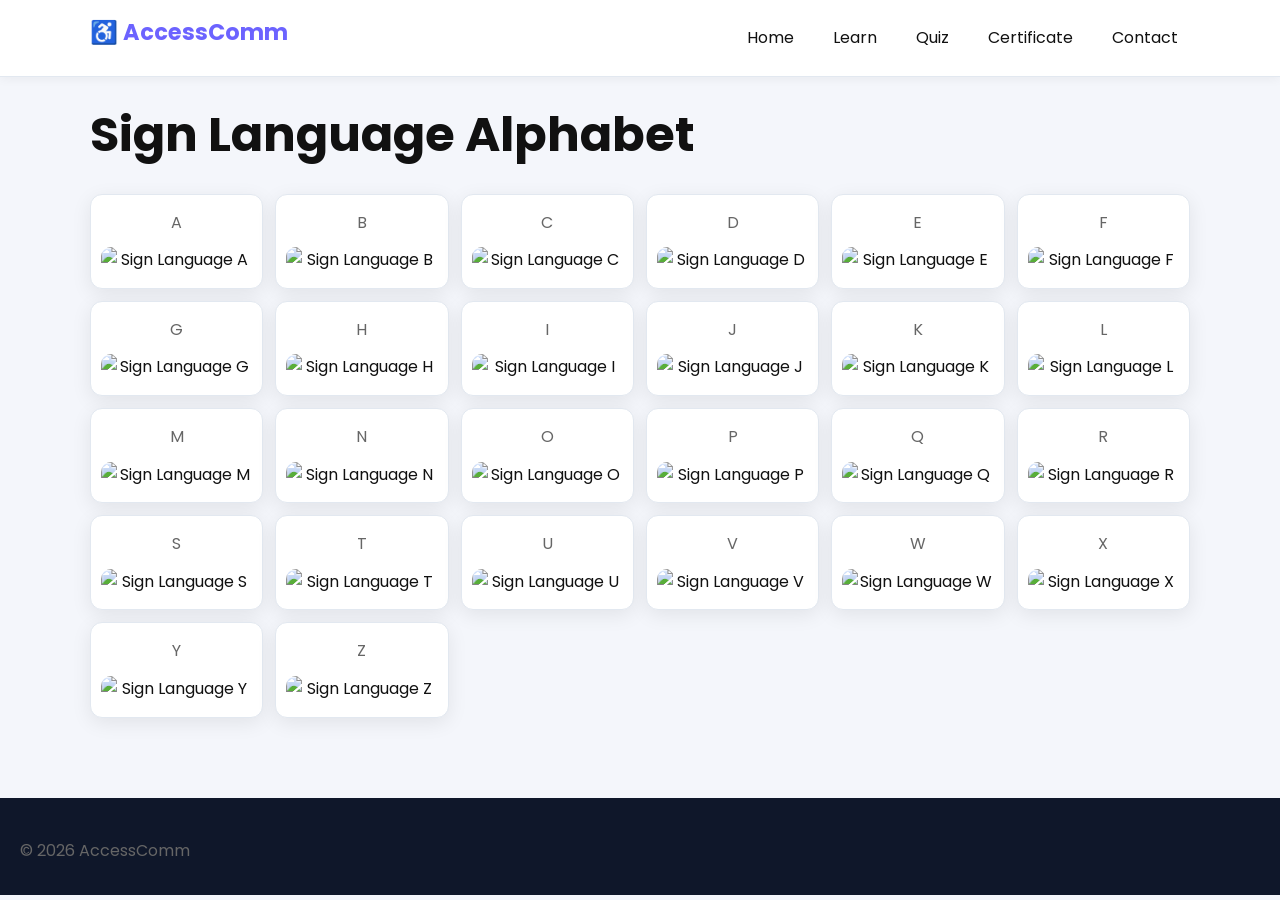
==== sign.html @ d4e12351 "Add files via upload" ====
<!DOCTYPE html>
<html lang="en">
<head>
  <meta charset="UTF-8">
  <meta name="viewport" content="width=device-width, initial-scale=1.0">
  <meta name="description" content="Sign Language Alphabet">
  <title>✋ Sign Language</title>
  <link rel="icon" href="images/A.jpg">
  <link rel="stylesheet" href="style.css">
</head>
<body>
<header class="navbar">
  <div class="container nav-content">
    <h2 class="logo">AccessComm</h2>
    <nav class="nav-links">
      <a href="index.html">Home</a>
      <a href="learn.html">Learn</a>
      <a href="quiz.html">Quiz</a>
      <a href="certificate.html">Certificate</a>
      <a href="contact.html">Contact</a>
    </nav>
  </div>
</header>
<main class="container">
  <section>
    <h1>Sign Language Alphabet</h1>
    <div class="grid">
      <div class="card"><p>A</p><img src="images/A.jpg" alt="Sign Language A"></div>
      <div class="card"><p>B</p><img src="images/B.jpg" alt="Sign Language B"></div>
      <div class="card"><p>C</p><img src="images/C.jpg" alt="Sign Language C"></div>
      <div class="card"><p>D</p><img src="images/D.jpg" alt="Sign Language D"></div>
      <div class="card"><p>E</p><img src="images/E.jpg" alt="Sign Language E"></div>
      <div class="card"><p>F</p><img src="images/F.jpg" alt="Sign Language F"></div>
      <div class="card"><p>G</p><img src="images/G.jpg" alt="Sign Language G"></div>
      <div class="card"><p>H</p><img src="images/H.jpg" alt="Sign Language H"></div>
      <div class="card"><p>I</p><img src="images/I.jpg" alt="Sign Language I"></div>
      <div class="card"><p>J</p><img src="images/J.jpg" alt="Sign Language J"></div>
      <div class="card"><p>K</p><img src="images/K.jpg" alt="Sign Language K"></div>
      <div class="card"><p>L</p><img src="images/L.jpg" alt="Sign Language L"></div>
      <div class="card"><p>M</p><img src="images/M.jpg" alt="Sign Language M"></div>
      <div class="card"><p>N</p><img src="images/N.jpg" alt="Sign Language N"></div>
      <div class="card"><p>O</p><img src="images/O.jpg" alt="Sign Language O"></div>
      <div class="card"><p>P</p><img src="images/P.jpg" alt="Sign Language P"></div>
      <div class="card"><p>Q</p><img src="images/Q.jpg" alt="Sign Language Q"></div>
      <div class="card"><p>R</p><img src="images/R.jpg" alt="Sign Language R"></div>
      <div class="card"><p>S</p><img src="images/S.jpg" alt="Sign Language S"></div>
      <div class="card"><p>T</p><img src="images/T.jpg" alt="Sign Language T"></div>
      <div class="card"><p>U</p><img src="images/U.jpg" alt="Sign Language U"></div>
      <div class="card"><p>V</p><img src="images/V.jpg" alt="Sign Language V"></div>
      <div class="card"><p>W</p><img src="images/W.jpg" alt="Sign Language W"></div>
      <div class="card"><p>X</p><img src="images/X.jpg" alt="Sign Language X"></div>
      <div class="card"><p>Y</p><img src="images/Y.jpg" alt="Sign Language Y"></div>
      <div class="card"><p>Z</p><img src="images/Z.jpg" alt="Sign Language Z"></div>
    </div>
  </section>
</main>
<footer>
  <p>© 2026 AccessComm</p>
</footer>
<script src="script.js"></script>
</body>
</html>
---- style.css ----
@import url('https://fonts.googleapis.com/css2?family=Poppins:wght@400;500;600;700&display=swap');

:root{
 --primary:#6c63ff;
 --secondary:#9333ea;
 --bg:#f4f6fb;
 --card:#fff;
 --text:#111;
 --light:#666;
 --border:#e2e8f0;
 --shadow:0 5px 20px rgba(0,0,0,.08);
 --radius:12px;
}

body.dark{
 --bg:#0f172a;
 --card:#1e293b;
 --text:#f1f5f9;
 --light:#94a3b8;
 --border:#334155;
}

*{
 margin:0;
 padding:0;
 box-sizing:border-box;
}

html{
 scroll-behavior:smooth;
}

body{
 font-family:Poppins,sans-serif;
 background:var(--bg);
 color:var(--text);
 line-height:1.6;
}

h1{
 font-size:clamp(2rem,4vw,3rem);
}

h2{
 font-size:clamp(1.5rem,3vw,2rem);
 margin-bottom:10px;
}

p{
 color:var(--light);
 margin-bottom:12px;
}

a{
 text-decoration:none;
 color:var(--primary);
 transition:.3s;
}

a:hover{
 color:var(--secondary);
}

img{
 width:100%;
 display:block;
 border-radius:10px;
}

.container{
 width:90%;
 max-width:1100px;
 margin:auto;
 padding:20px 0;
}

/* NAVBAR */

.navbar{
 position:sticky;
 top:0;
 background:var(--card);
 border-bottom:1px solid var(--border);
 box-shadow:0 2px 10px rgba(0,0,0,.05);
 z-index:1000;
}

.nav-content{
 display:flex;
 justify-content:space-between;
 align-items:center;
 padding:15px 0;
}

.logo{
 font-size:1.4rem;
 font-weight:700;
 color:var(--primary);
}

.logo::before{
 content:"♿ ";
}

.nav-links{
 display:flex;
 gap:15px;
}

.nav-links a{
 padding:8px 12px;
 border-radius:8px;
 color:var(--text);
}

.nav-links a:hover,
.nav-links .active{
 background:rgba(108,99,255,.1);
 color:var(--primary);
}

#themeBtn{
 padding:8px 14px;
 border:none;
 border-radius:30px;
 cursor:pointer;
 background:rgba(108,99,255,.1);
 color:var(--primary);
 font-weight:600;
}

#themeBtn:hover{
 background:var(--primary);
 color:#fff;
}

/* HERO */

.hero{
 text-align:center;
 padding:80px 20px;
 background:linear-gradient(135deg,#eef2ff,#faf5ff);
 position:relative;
 overflow:hidden;
}

body.dark .hero{
 background:linear-gradient(135deg,#1e1b4b,#2d1b4e);
}

.hero::before{
 content:"";
 position:absolute;
 width:250px;
 height:250px;
 border-radius:50%;
 background:rgba(108,99,255,.1);
 top:-80px;
 right:-80px;
}

.hero h1{
 margin-bottom:15px;
}

.hero p{
 max-width:600px;
 margin:auto auto 25px;
 font-size:1.1rem;
}

/* BUTTONS */

.btn,
button{
 display:inline-block;
 padding:12px 24px;
 border:none;
 border-radius:8px;
 cursor:pointer;
 font-weight:600;
 transition:.3s;
}

.btn:hover,
button:hover{
 transform:translateY(-2px);
}

.gradient,
.download-btn{
 background:linear-gradient(90deg,var(--primary),var(--secondary));
 color:#fff;
}

.btn-outline,
.cert-btn{
 background:none;
 border:2px solid var(--primary);
 color:var(--primary);
}

.btn-outline:hover,
.cert-btn:hover{
 background:var(--primary);
 color:#fff;
}

/* CARDS */

.cards{
 display:flex;
 flex-wrap:wrap;
 gap:20px;
 margin-top:40px;
}

.card,
.stat-card,
.certificate{
 background:var(--card);
 border:1px solid var(--border);
 border-radius:var(--radius);
 box-shadow:var(--shadow);
}

.card{
 flex:1;
 min-width:240px;
 padding:24px;
 transition:.3s;
}

.card:hover{
 transform:translateY(-5px);
}

.cards>.card{
 display:flex;
 flex-direction:column;
 gap:10px;
}

/* GRID */

.grid{
 display:grid;
 grid-template-columns:repeat(6,1fr);
 gap:12px;
 margin-top:20px;
}

.grid .card{
 text-align:center;
 padding:15px 10px;
 min-width:auto;
}

/* SECTION */

.section-header{
 text-align:center;
 margin-bottom:40px;
}

.section-tag{
 color:var(--secondary);
 font-size:.85rem;
 font-weight:600;
 text-transform:uppercase;
}

/* FORM */

.form-section{
 padding:40px 0;
}

.form-group{
 margin-bottom:18px;
}

.form-group label{
 display:block;
 margin-bottom:6px;
 font-weight:600;
}

.form-group input,
.form-group textarea,
.form-group select,
#textInput{
 width:100%;
 padding:12px;
 border:2px solid var(--border);
 border-radius:8px;
 background:var(--card);
 color:var(--text);
 outline:none;
 transition:.3s;
}

.form-group input:focus,
.form-group textarea:focus,
.form-group select:focus,
#textInput:focus{
 border-color:var(--primary);
}

.radio-group,
.check-group{
 display:flex;
 flex-wrap:wrap;
 gap:15px;
 margin-top:10px;
}

/* TABLE */

.table-wrap{
 overflow:auto;
 margin:30px 0;
 border-radius:var(--radius);
 box-shadow:var(--shadow);
}

table{
 width:100%;
 border-collapse:collapse;
 background:var(--card);
}

caption{
 padding:14px;
 background:var(--primary);
 color:#fff;
 font-weight:700;
 text-align:left;
}

th,td{
 padding:12px 16px;
 text-align:left;
 border-bottom:1px solid var(--border);
}

th{
 background:var(--primary);
 color:#fff;
}

tr:nth-child(even){
 background:rgba(108,99,255,.03);
}

tr:hover{
 background:rgba(108,99,255,.06);
}

/* DETAILS */

details{
 background:var(--card);
 border:1px solid var(--border);
 border-radius:8px;
 margin-bottom:10px;
 overflow:hidden;
}

summary{
 padding:14px;
 cursor:pointer;
 font-weight:600;
}

details p{
 padding:0 14px 14px;
}

/* QUIZ */

.progress-bar{
 width:100%;
 height:10px;
 background:var(--border);
 border-radius:10px;
 margin-bottom:15px;
}

#progressFill{
 height:100%;
 width:0%;
 border-radius:10px;
 background:linear-gradient(90deg,var(--primary),var(--secondary));
 transition:.3s;
}

/* CERTIFICATE */

.certificate{
 max-width:700px;
 margin:40px auto;
 padding:50px 30px;
 text-align:center;
 border:3px solid var(--primary);
 position:relative;
}

.certificate::before{
 content:"🏆";
 position:absolute;
 top:-22px;
 left:50%;
 transform:translateX(-50%);
 font-size:2rem;
 background:var(--card);
 padding:0 10px;
}

#certName{
 display:inline-block;
 border-bottom:2px solid var(--text);
 padding:5px 30px;
 margin:10px 0;
 color:var(--primary);
 font-size:1.5rem;
}

/* MORSE */

#output{
 margin-top:12px;
 padding:14px;
 border-radius:8px;
 background:rgba(108,99,255,.08);
 border:1px solid var(--border);
 color:var(--primary);
 font-family:monospace;
 min-height:50px;
}

/* LIST */

.styled-list{
 list-style:none;
}

.styled-list li{
 padding:8px 0 8px 20px;
 position:relative;
 color:var(--light);
}

.styled-list li::before{
 content:"▸";
 position:absolute;
 left:0;
 color:var(--primary);
}

/* FOOTER */

footer{
 background:#0f172a;
 color:#94a3b8;
 padding:40px 20px 20px;
 margin-top:60px;
}

.footer-grid{
 display:grid;
 grid-template-columns:2fr 1fr 1fr;
 gap:40px;
 max-width:1100px;
 margin:auto auto 30px;
}

footer h4{
 color:#fff;
 margin-bottom:12px;
}

footer ul{
 list-style:none;
}

footer li{
 margin-bottom:8px;
}

footer a{
 color:#94a3b8;
}

footer a:hover{
 color:#fff;
}

.footer-bottom{
 border-top:1px solid #1e293b;
 padding-top:16px;
 text-align:center;
 max-width:1100px;
 margin:auto;
}


/* Fieldset */

fieldset {
  border: none;
  padding: 0;
  margin: 0 0 20px 0;
}

legend {
  font-weight: 600;
  margin-bottom: 15px;
  padding: 0;
}

/* TEAM IMAGES */

.avatar-img{
 width:180px;
 height:180px;
 object-fit:cover;
 border-radius:12px;
 border:3px solid var(--primary);
 margin:0 auto 12px;
 display:block;
}

.github-link{
 display:inline-block;
 margin-top:6px;
 text-decoration:none;
 color:var(--primary);
 font-weight:600;
}

.github-link:hover{
 text-decoration:underline;
}
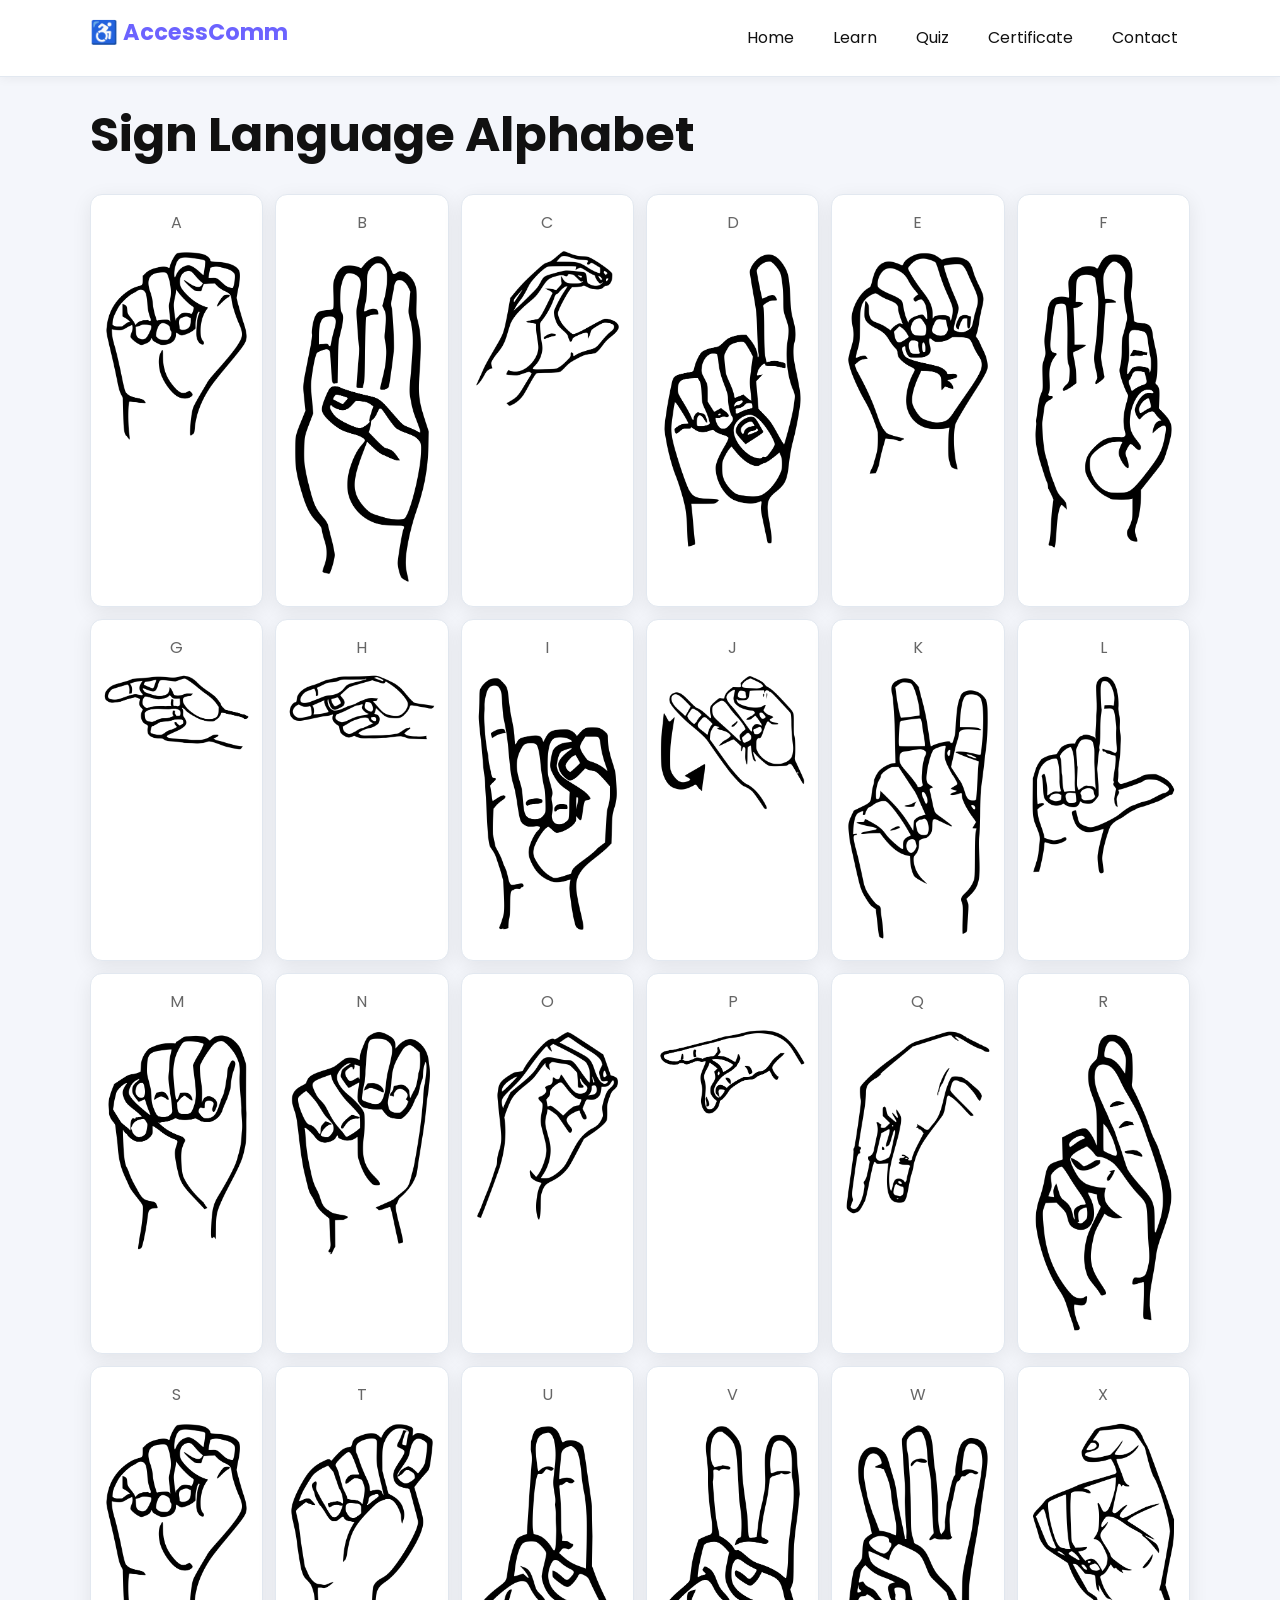
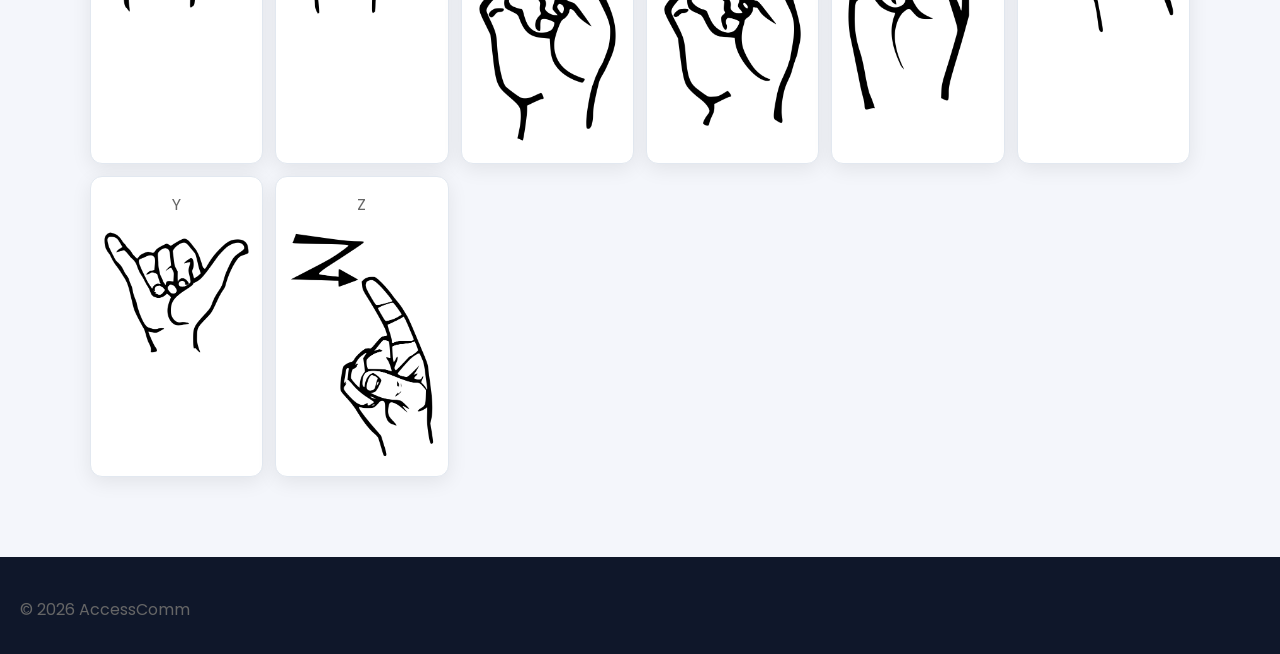
==== commit 0b238cb6: "Update sign.html" ====
--- a/sign.html
+++ b/sign.html
@@ -5,7 +5,7 @@
   <meta name="viewport" content="width=device-width, initial-scale=1.0">
   <meta name="description" content="Sign Language Alphabet">
   <title>✋ Sign Language</title>
-  <link rel="icon" href="images/A.jpg">
+  <link rel="icon" href="A.jpg">
   <link rel="stylesheet" href="style.css">
 </head>
 <body>
@@ -25,32 +25,32 @@
   <section>
     <h1>Sign Language Alphabet</h1>
     <div class="grid">
-      <div class="card"><p>A</p><img src="images/A.jpg" alt="Sign Language A"></div>
-      <div class="card"><p>B</p><img src="images/B.jpg" alt="Sign Language B"></div>
-      <div class="card"><p>C</p><img src="images/C.jpg" alt="Sign Language C"></div>
-      <div class="card"><p>D</p><img src="images/D.jpg" alt="Sign Language D"></div>
-      <div class="card"><p>E</p><img src="images/E.jpg" alt="Sign Language E"></div>
-      <div class="card"><p>F</p><img src="images/F.jpg" alt="Sign Language F"></div>
-      <div class="card"><p>G</p><img src="images/G.jpg" alt="Sign Language G"></div>
-      <div class="card"><p>H</p><img src="images/H.jpg" alt="Sign Language H"></div>
-      <div class="card"><p>I</p><img src="images/I.jpg" alt="Sign Language I"></div>
-      <div class="card"><p>J</p><img src="images/J.jpg" alt="Sign Language J"></div>
-      <div class="card"><p>K</p><img src="images/K.jpg" alt="Sign Language K"></div>
-      <div class="card"><p>L</p><img src="images/L.jpg" alt="Sign Language L"></div>
-      <div class="card"><p>M</p><img src="images/M.jpg" alt="Sign Language M"></div>
-      <div class="card"><p>N</p><img src="images/N.jpg" alt="Sign Language N"></div>
-      <div class="card"><p>O</p><img src="images/O.jpg" alt="Sign Language O"></div>
-      <div class="card"><p>P</p><img src="images/P.jpg" alt="Sign Language P"></div>
-      <div class="card"><p>Q</p><img src="images/Q.jpg" alt="Sign Language Q"></div>
-      <div class="card"><p>R</p><img src="images/R.jpg" alt="Sign Language R"></div>
-      <div class="card"><p>S</p><img src="images/S.jpg" alt="Sign Language S"></div>
-      <div class="card"><p>T</p><img src="images/T.jpg" alt="Sign Language T"></div>
-      <div class="card"><p>U</p><img src="images/U.jpg" alt="Sign Language U"></div>
-      <div class="card"><p>V</p><img src="images/V.jpg" alt="Sign Language V"></div>
-      <div class="card"><p>W</p><img src="images/W.jpg" alt="Sign Language W"></div>
-      <div class="card"><p>X</p><img src="images/X.jpg" alt="Sign Language X"></div>
-      <div class="card"><p>Y</p><img src="images/Y.jpg" alt="Sign Language Y"></div>
-      <div class="card"><p>Z</p><img src="images/Z.jpg" alt="Sign Language Z"></div>
+      <div class="card"><p>A</p><img src="A.jpg" alt="Sign Language A"></div>
+      <div class="card"><p>B</p><img src="B.jpg" alt="Sign Language B"></div>
+      <div class="card"><p>C</p><img src="C.jpg" alt="Sign Language C"></div>
+      <div class="card"><p>D</p><img src="D.jpg" alt="Sign Language D"></div>
+      <div class="card"><p>E</p><img src="E.jpg" alt="Sign Language E"></div>
+      <div class="card"><p>F</p><img src="F.jpg" alt="Sign Language F"></div>
+      <div class="card"><p>G</p><img src="G.jpg" alt="Sign Language G"></div>
+      <div class="card"><p>H</p><img src="H.jpg" alt="Sign Language H"></div>
+      <div class="card"><p>I</p><img src="I.jpg" alt="Sign Language I"></div>
+      <div class="card"><p>J</p><img src="J.jpg" alt="Sign Language J"></div>
+      <div class="card"><p>K</p><img src="K.jpg" alt="Sign Language K"></div>
+      <div class="card"><p>L</p><img src="L.jpg" alt="Sign Language L"></div>
+      <div class="card"><p>M</p><img src="M.jpg" alt="Sign Language M"></div>
+      <div class="card"><p>N</p><img src="N.jpg" alt="Sign Language N"></div>
+      <div class="card"><p>O</p><img src="O.jpg" alt="Sign Language O"></div>
+      <div class="card"><p>P</p><img src="P.jpg" alt="Sign Language P"></div>
+      <div class="card"><p>Q</p><img src="Q.jpg" alt="Sign Language Q"></div>
+      <div class="card"><p>R</p><img src="R.jpg" alt="Sign Language R"></div>
+      <div class="card"><p>S</p><img src="S.jpg" alt="Sign Language S"></div>
+      <div class="card"><p>T</p><img src="T.jpg" alt="Sign Language T"></div>
+      <div class="card"><p>U</p><img src="U.jpg" alt="Sign Language U"></div>
+      <div class="card"><p>V</p><img src="V.jpg" alt="Sign Language V"></div>
+      <div class="card"><p>W</p><img src="W.jpg" alt="Sign Language W"></div>
+      <div class="card"><p>X</p><img src="X.jpg" alt="Sign Language X"></div>
+      <div class="card"><p>Y</p><img src="Y.jpg" alt="Sign Language Y"></div>
+      <div class="card"><p>Z</p><img src="Z.jpg" alt="Sign Language Z"></div>
     </div>
   </section>
 </main>
@@ -59,4 +59,4 @@
 </footer>
 <script src="script.js"></script>
 </body>
-</html>+</html>
